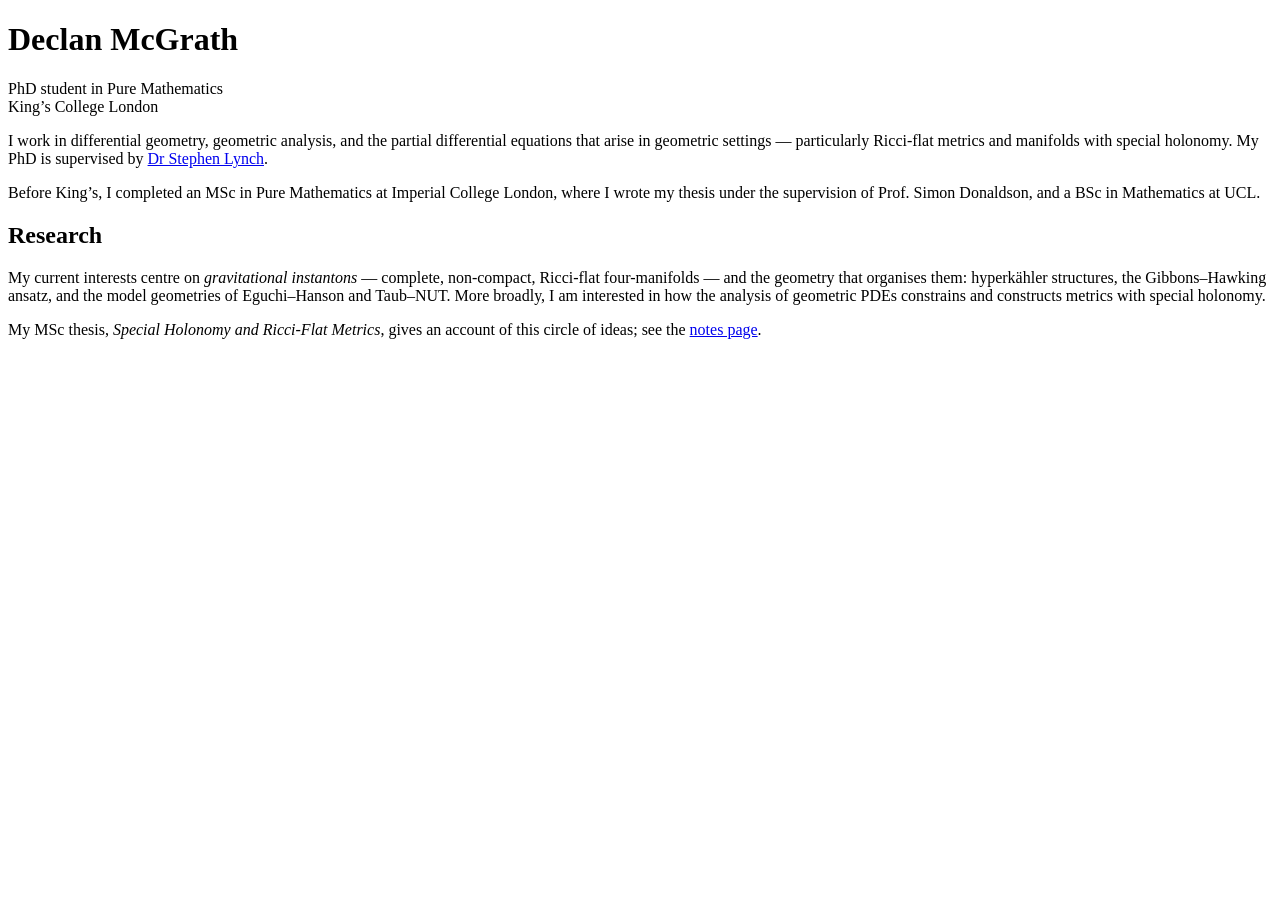
==== index.html @ 840a8c96 "Create index.html" ====
<!DOCTYPE html>
<html lang="en">
<head>
  <meta charset="utf-8">
  <meta name="viewport" content="width=device-width, initial-scale=1">
  <title>Declan McGrath</title>
  <meta name="description" content="Declan McGrath — PhD student in Pure Mathematics at King's College London. Differential geometry, geometric analysis, and PDEs.">
  <link rel="preconnect" href="https://fonts.googleapis.com">
  <link rel="preconnect" href="https://fonts.gstatic.com" crossorigin>
  <link href="https://fonts.googleapis.com/css2?family=Newsreader:ital,opsz,wght@0,6..72,400;0,6..72,500;0,6..72,600;1,6..72,400&family=Inter:wght@400;500;600&display=swap" rel="stylesheet">
  <link rel="stylesheet" href="assets/style.css">
  <script src="config.js"></script>
</head>
<body data-page="home">

<main class="wrap">

  <div class="hero">
    <div class="hero-text">
      <h1>Declan McGrath</h1>
      <p class="role">PhD student in Pure Mathematics<br>
        King&rsquo;s College London</p>
      <p>I work in differential geometry, geometric analysis, and the partial
        differential equations that arise in geometric settings — particularly
        Ricci-flat metrics and manifolds with special holonomy. My PhD is
        supervised by <a href="https://www.kcl.ac.uk/people/stephen-lynch">Dr&nbsp;Stephen&nbsp;Lynch</a>.</p>
      <p>Before King&rsquo;s, I completed an MSc in Pure Mathematics at Imperial
        College London, where I wrote my thesis under the supervision of
        Prof.&nbsp;Simon&nbsp;Donaldson, and a BSc in Mathematics at UCL.</p>
      <ul class="contact"></ul>
    </div>
    <!-- Replace assets/portrait.jpg with a photo of yourself, or delete this line -->
    <img class="portrait" src="assets/portrait.jpg" alt="Declan McGrath"
         onerror="this.remove()">
  </div>

  <div data-section="research">
    <h2>Research</h2>
    <p>My current interests centre on <em>gravitational instantons</em> —
      complete, non-compact, Ricci-flat four-manifolds — and the geometry that
      organises them: hyperk&auml;hler structures, the Gibbons&ndash;Hawking
      ansatz, and the model geometries of Eguchi&ndash;Hanson and
      Taub&ndash;NUT. More broadly, I am interested in how the analysis of
      geometric PDEs constrains and constructs metrics with special holonomy.</p>
    <p>My MSc thesis, <em>Special Holonomy and Ricci-Flat Metrics</em>, gives an
      account of this circle of ideas; see the
      <a href="notes.html">notes page</a>.</p>
  </div>

</main>

<script src="assets/site.js"></script>
</body>
</html>
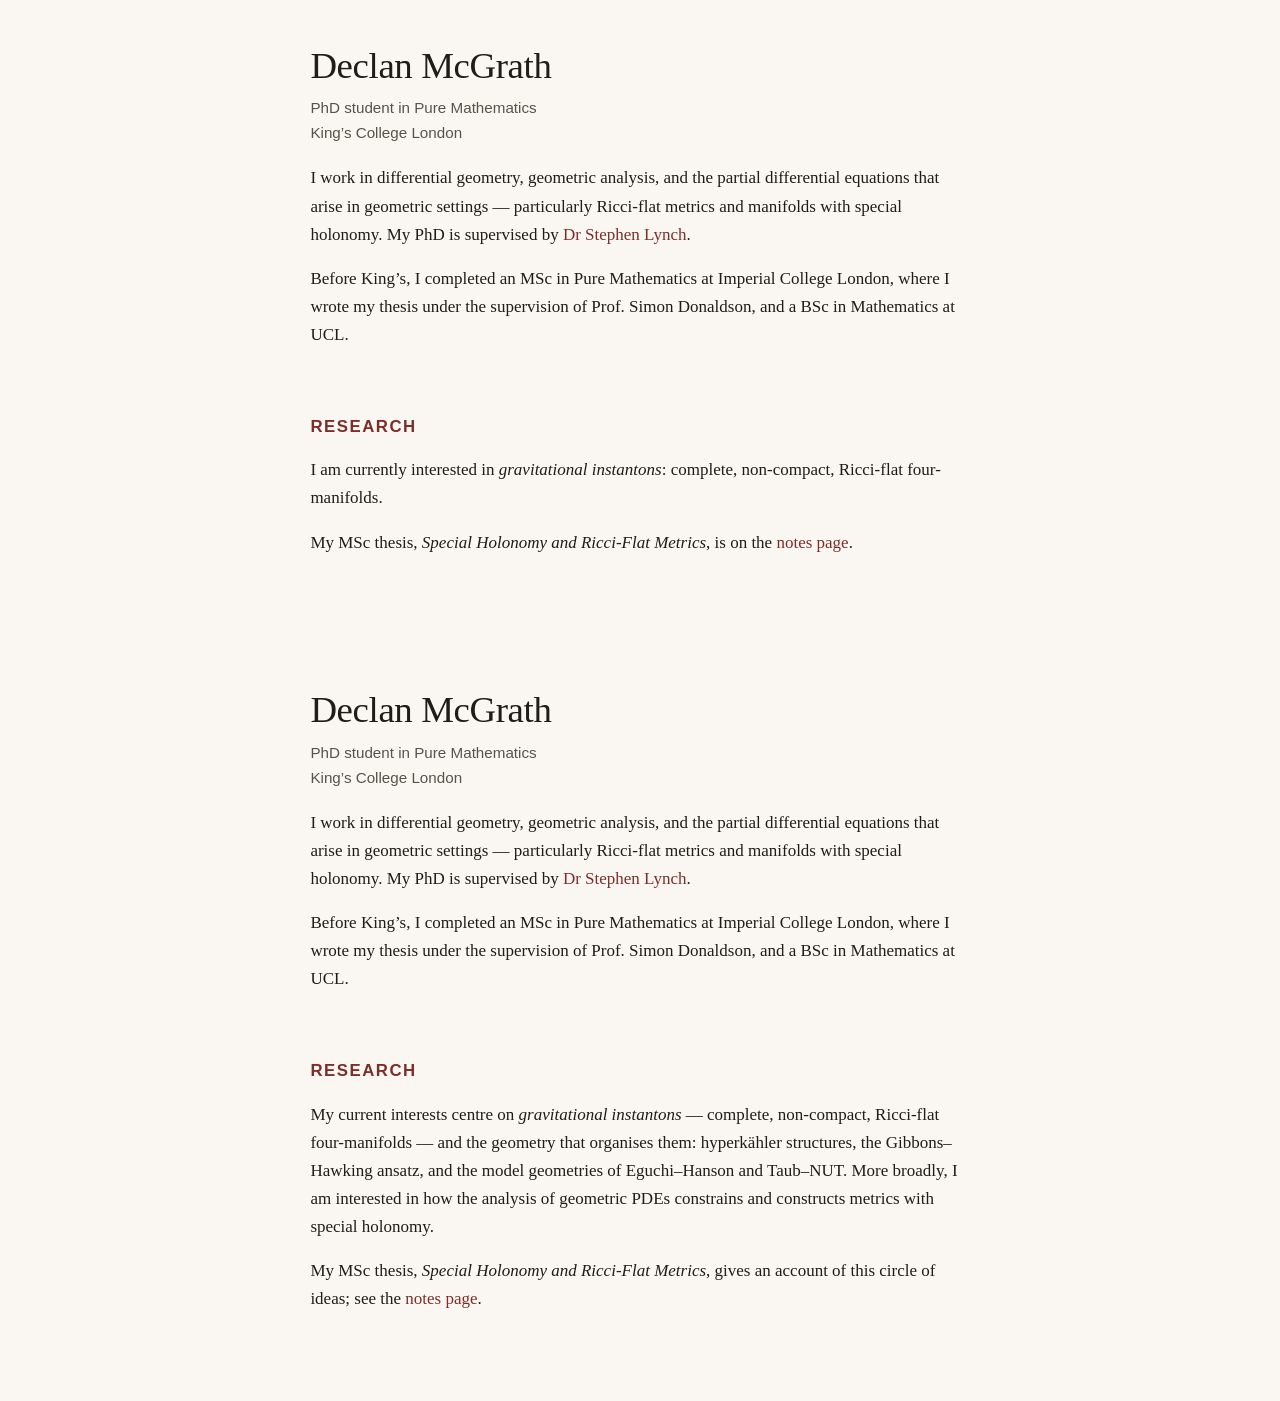
==== commit 358d9803: "Update index.html" ====
--- a/index.html
+++ b/index.html
@@ -1,3 +1,52 @@
+<!DOCTYPE html>
+<html lang="en">
+<head>
+  <meta charset="utf-8">
+  <meta name="viewport" content="width=device-width, initial-scale=1">
+  <title>Declan McGrath</title>
+  <meta name="description" content="Declan McGrath — PhD student in Pure Mathematics at King's College London. Differential geometry, geometric analysis, and PDEs.">
+  <link rel="preconnect" href="https://fonts.googleapis.com">
+  <link rel="preconnect" href="https://fonts.gstatic.com" crossorigin>
+  <link href="https://fonts.googleapis.com/css2?family=Newsreader:ital,opsz,wght@0,6..72,400;0,6..72,500;0,6..72,600;1,6..72,400&family=Inter:wght@400;500;600&display=swap" rel="stylesheet">
+  <link rel="stylesheet" href="assets/style.css">
+  <script src="config.js"></script>
+</head>
+<body data-page="home">
+
+<main class="wrap">
+
+  <div class="hero">
+    <div class="hero-text">
+      <h1>Declan McGrath</h1>
+      <p class="role">PhD student in Pure Mathematics<br>
+        King&rsquo;s College London</p>
+      <p>I work in differential geometry, geometric analysis, and the partial
+        differential equations that arise in geometric settings — particularly
+        Ricci-flat metrics and manifolds with special holonomy. My PhD is
+        supervised by <a href="https://www.kcl.ac.uk/people/stephen-lynch">Dr&nbsp;Stephen&nbsp;Lynch</a>.</p>
+      <p>Before King&rsquo;s, I completed an MSc in Pure Mathematics at Imperial
+        College London, where I wrote my thesis under the supervision of
+        Prof.&nbsp;Simon&nbsp;Donaldson, and a BSc in Mathematics at UCL.</p>
+      <ul class="contact"></ul>
+    </div>
+    <!-- Replace assets/portrait.jpg with a photo of yourself, or delete this line -->
+    <img class="portrait" src="assets/portrait.jpg" alt="Declan McGrath"
+         onerror="this.remove()">
+  </div>
+
+  <div data-section="research">
+    <h2>Research</h2>
+    <p>I am currently interested in <em>gravitational instantons</em>:
+      complete, non-compact, Ricci-flat four-manifolds.</p>
+    <p>My MSc thesis, <em>Special Holonomy and Ricci-Flat Metrics</em>, is on
+      the <a href="notes.html">notes page</a>.</p>
+  </div>
+
+</main>
+
+<script src="assets/site.js"></script>
+</body>
+</html>
 <!DOCTYPE html>
 <html lang="en">
 <head>
--- a/assets/style.css
+++ b/assets/style.css
@@ -0,0 +1,238 @@
+/* ==========================================================
+   Declan McGrath — personal site
+   A quiet, book-like design: warm paper, ink text, one accent.
+   ========================================================== */
+
+:root {
+  --paper: #faf7f2;
+  --paper-raised: #ffffff;
+  --ink: #1f1d1a;
+  --ink-soft: #57534b;
+  --ink-faint: #8a857b;
+  --accent: #7d2e2b;         /* oxblood */
+  --accent-soft: #a05550;
+  --rule: #e4ddd2;
+  --rule-strong: #cfc6b8;
+  --max-width: 44rem;
+  --serif: "Newsreader", "Iowan Old Style", "Palatino Linotype", Palatino, Georgia, serif;
+  --sans: "Inter", -apple-system, "Segoe UI", Helvetica, Arial, sans-serif;
+}
+
+@media (prefers-color-scheme: dark) {
+  :root {
+    --paper: #191714;
+    --paper-raised: #211f1b;
+    --ink: #e8e3da;
+    --ink-soft: #b3ac9f;
+    --ink-faint: #7d776c;
+    --accent: #d08a80;
+    --accent-soft: #b06f66;
+    --rule: #35312b;
+    --rule-strong: #4a453c;
+  }
+}
+
+* { box-sizing: border-box; }
+
+html { scroll-behavior: smooth; }
+
+body {
+  margin: 0;
+  background: var(--paper);
+  color: var(--ink);
+  font-family: var(--serif);
+  font-size: 1.0625rem;
+  line-height: 1.65;
+  -webkit-font-smoothing: antialiased;
+  text-rendering: optimizeLegibility;
+}
+
+/* ---------- layout ---------- */
+
+.wrap {
+  max-width: var(--max-width);
+  margin: 0 auto;
+  padding: 0 1.4rem;
+}
+
+main.wrap { padding-top: 2.8rem; padding-bottom: 4.5rem; }
+
+/* ---------- header / nav ---------- */
+
+header {
+  border-bottom: 1px solid var(--rule);
+  background: var(--paper);
+}
+
+.header-inner {
+  display: flex;
+  align-items: baseline;
+  justify-content: space-between;
+  flex-wrap: wrap;
+  gap: 0.4rem 1.5rem;
+  padding-top: 1.6rem;
+  padding-bottom: 1.2rem;
+}
+
+.site-name {
+  font-family: var(--serif);
+  font-size: 1.25rem;
+  font-weight: 600;
+  letter-spacing: 0.01em;
+  color: var(--ink);
+  text-decoration: none;
+}
+.site-name:hover { color: var(--accent); }
+
+nav { display: flex; flex-wrap: wrap; gap: 1.15rem; }
+
+nav a {
+  font-family: var(--sans);
+  font-size: 0.82rem;
+  font-weight: 500;
+  letter-spacing: 0.06em;
+  text-transform: uppercase;
+  color: var(--ink-soft);
+  text-decoration: none;
+  padding-bottom: 0.15rem;
+  border-bottom: 1.5px solid transparent;
+}
+
+nav a:hover { color: var(--accent); }
+nav a.current { color: var(--ink); border-bottom-color: var(--accent); }
+
+/* ---------- typography ---------- */
+
+h1 {
+  font-size: 2.3rem;
+  font-weight: 500;
+  line-height: 1.15;
+  letter-spacing: -0.01em;
+  margin: 0 0 0.5rem;
+}
+
+h2 {
+  font-size: 1.05rem;
+  font-family: var(--sans);
+  font-weight: 600;
+  letter-spacing: 0.09em;
+  text-transform: uppercase;
+  color: var(--accent);
+  margin: 2.8rem 0 1rem;
+}
+
+h2:first-child { margin-top: 0; }
+
+h3 { font-size: 1.15rem; font-weight: 600; margin: 1.6rem 0 0.4rem; }
+
+p { margin: 0 0 1rem; }
+
+a { color: var(--accent); text-decoration: none; }
+a:hover { text-decoration: underline; text-underline-offset: 3px; }
+
+em { font-style: italic; }
+
+hr { border: none; border-top: 1px solid var(--rule); margin: 2.5rem 0; }
+
+.lede {
+  font-size: 1.15rem;
+  color: var(--ink-soft);
+  margin-bottom: 1.6rem;
+}
+
+.muted { color: var(--ink-faint); }
+.small { font-size: 0.9rem; }
+
+/* ---------- home page hero ---------- */
+
+.hero {
+  display: flex;
+  gap: 2.2rem;
+  align-items: flex-start;
+  margin-bottom: 2.6rem;
+}
+
+.hero-text { flex: 1; min-width: 0; }
+
+.hero .role {
+  font-family: var(--sans);
+  font-size: 0.95rem;
+  color: var(--ink-soft);
+  margin-bottom: 1.2rem;
+}
+
+.portrait {
+  width: 148px;
+  height: 148px;
+  border-radius: 50%;
+  object-fit: cover;
+  border: 1px solid var(--rule-strong);
+  flex-shrink: 0;
+}
+
+@media (max-width: 560px) {
+  .hero { flex-direction: column-reverse; gap: 1.4rem; }
+  .portrait { width: 120px; height: 120px; }
+  h1 { font-size: 1.9rem; }
+}
+
+/* ---------- contact row ---------- */
+
+.contact {
+  display: flex;
+  flex-wrap: wrap;
+  gap: 0.6rem 1.4rem;
+  margin: 1.4rem 0 0;
+  padding: 0;
+  list-style: none;
+  font-family: var(--sans);
+  font-size: 0.88rem;
+}
+
+.contact a { color: var(--ink-soft); }
+.contact a:hover { color: var(--accent); text-decoration: none; }
+.contact .label { color: var(--ink-faint); margin-right: 0.3rem; }
+
+/* ---------- entry lists (papers, notes, teaching) ---------- */
+
+.entry {
+  padding: 1.15rem 0;
+  border-bottom: 1px solid var(--rule);
+}
+.entry:last-child { border-bottom: none; }
+
+.entry .title { font-weight: 600; font-size: 1.08rem; }
+.entry .meta {
+  font-family: var(--sans);
+  font-size: 0.85rem;
+  color: var(--ink-faint);
+  margin-top: 0.15rem;
+}
+.entry .desc { margin-top: 0.45rem; margin-bottom: 0; color: var(--ink-soft); }
+
+.entry .links {
+  font-family: var(--sans);
+  font-size: 0.85rem;
+  margin-top: 0.5rem;
+}
+.entry .links a { margin-right: 1rem; }
+
+/* ---------- footer ---------- */
+
+footer {
+  border-top: 1px solid var(--rule);
+  padding: 1.6rem 0 2.4rem;
+}
+
+footer .wrap {
+  font-family: var(--sans);
+  font-size: 0.82rem;
+  color: var(--ink-faint);
+  display: flex;
+  justify-content: space-between;
+  flex-wrap: wrap;
+  gap: 0.5rem;
+}
+
+footer a { color: var(--ink-faint); }
+footer a:hover { color: var(--accent); }
--- a/assets/style.css
+++ b/assets/style.css
@@ -0,0 +1,238 @@
+/* ==========================================================
+   Declan McGrath — personal site
+   A quiet, book-like design: warm paper, ink text, one accent.
+   ========================================================== */
+
+:root {
+  --paper: #faf7f2;
+  --paper-raised: #ffffff;
+  --ink: #1f1d1a;
+  --ink-soft: #57534b;
+  --ink-faint: #8a857b;
+  --accent: #7d2e2b;         /* oxblood */
+  --accent-soft: #a05550;
+  --rule: #e4ddd2;
+  --rule-strong: #cfc6b8;
+  --max-width: 44rem;
+  --serif: "Newsreader", "Iowan Old Style", "Palatino Linotype", Palatino, Georgia, serif;
+  --sans: "Inter", -apple-system, "Segoe UI", Helvetica, Arial, sans-serif;
+}
+
+@media (prefers-color-scheme: dark) {
+  :root {
+    --paper: #191714;
+    --paper-raised: #211f1b;
+    --ink: #e8e3da;
+    --ink-soft: #b3ac9f;
+    --ink-faint: #7d776c;
+    --accent: #d08a80;
+    --accent-soft: #b06f66;
+    --rule: #35312b;
+    --rule-strong: #4a453c;
+  }
+}
+
+* { box-sizing: border-box; }
+
+html { scroll-behavior: smooth; }
+
+body {
+  margin: 0;
+  background: var(--paper);
+  color: var(--ink);
+  font-family: var(--serif);
+  font-size: 1.0625rem;
+  line-height: 1.65;
+  -webkit-font-smoothing: antialiased;
+  text-rendering: optimizeLegibility;
+}
+
+/* ---------- layout ---------- */
+
+.wrap {
+  max-width: var(--max-width);
+  margin: 0 auto;
+  padding: 0 1.4rem;
+}
+
+main.wrap { padding-top: 2.8rem; padding-bottom: 4.5rem; }
+
+/* ---------- header / nav ---------- */
+
+header {
+  border-bottom: 1px solid var(--rule);
+  background: var(--paper);
+}
+
+.header-inner {
+  display: flex;
+  align-items: baseline;
+  justify-content: space-between;
+  flex-wrap: wrap;
+  gap: 0.4rem 1.5rem;
+  padding-top: 1.6rem;
+  padding-bottom: 1.2rem;
+}
+
+.site-name {
+  font-family: var(--serif);
+  font-size: 1.25rem;
+  font-weight: 600;
+  letter-spacing: 0.01em;
+  color: var(--ink);
+  text-decoration: none;
+}
+.site-name:hover { color: var(--accent); }
+
+nav { display: flex; flex-wrap: wrap; gap: 1.15rem; }
+
+nav a {
+  font-family: var(--sans);
+  font-size: 0.82rem;
+  font-weight: 500;
+  letter-spacing: 0.06em;
+  text-transform: uppercase;
+  color: var(--ink-soft);
+  text-decoration: none;
+  padding-bottom: 0.15rem;
+  border-bottom: 1.5px solid transparent;
+}
+
+nav a:hover { color: var(--accent); }
+nav a.current { color: var(--ink); border-bottom-color: var(--accent); }
+
+/* ---------- typography ---------- */
+
+h1 {
+  font-size: 2.3rem;
+  font-weight: 500;
+  line-height: 1.15;
+  letter-spacing: -0.01em;
+  margin: 0 0 0.5rem;
+}
+
+h2 {
+  font-size: 1.05rem;
+  font-family: var(--sans);
+  font-weight: 600;
+  letter-spacing: 0.09em;
+  text-transform: uppercase;
+  color: var(--accent);
+  margin: 2.8rem 0 1rem;
+}
+
+h2:first-child { margin-top: 0; }
+
+h3 { font-size: 1.15rem; font-weight: 600; margin: 1.6rem 0 0.4rem; }
+
+p { margin: 0 0 1rem; }
+
+a { color: var(--accent); text-decoration: none; }
+a:hover { text-decoration: underline; text-underline-offset: 3px; }
+
+em { font-style: italic; }
+
+hr { border: none; border-top: 1px solid var(--rule); margin: 2.5rem 0; }
+
+.lede {
+  font-size: 1.15rem;
+  color: var(--ink-soft);
+  margin-bottom: 1.6rem;
+}
+
+.muted { color: var(--ink-faint); }
+.small { font-size: 0.9rem; }
+
+/* ---------- home page hero ---------- */
+
+.hero {
+  display: flex;
+  gap: 2.2rem;
+  align-items: flex-start;
+  margin-bottom: 2.6rem;
+}
+
+.hero-text { flex: 1; min-width: 0; }
+
+.hero .role {
+  font-family: var(--sans);
+  font-size: 0.95rem;
+  color: var(--ink-soft);
+  margin-bottom: 1.2rem;
+}
+
+.portrait {
+  width: 148px;
+  height: 148px;
+  border-radius: 50%;
+  object-fit: cover;
+  border: 1px solid var(--rule-strong);
+  flex-shrink: 0;
+}
+
+@media (max-width: 560px) {
+  .hero { flex-direction: column-reverse; gap: 1.4rem; }
+  .portrait { width: 120px; height: 120px; }
+  h1 { font-size: 1.9rem; }
+}
+
+/* ---------- contact row ---------- */
+
+.contact {
+  display: flex;
+  flex-wrap: wrap;
+  gap: 0.6rem 1.4rem;
+  margin: 1.4rem 0 0;
+  padding: 0;
+  list-style: none;
+  font-family: var(--sans);
+  font-size: 0.88rem;
+}
+
+.contact a { color: var(--ink-soft); }
+.contact a:hover { color: var(--accent); text-decoration: none; }
+.contact .label { color: var(--ink-faint); margin-right: 0.3rem; }
+
+/* ---------- entry lists (papers, notes, teaching) ---------- */
+
+.entry {
+  padding: 1.15rem 0;
+  border-bottom: 1px solid var(--rule);
+}
+.entry:last-child { border-bottom: none; }
+
+.entry .title { font-weight: 600; font-size: 1.08rem; }
+.entry .meta {
+  font-family: var(--sans);
+  font-size: 0.85rem;
+  color: var(--ink-faint);
+  margin-top: 0.15rem;
+}
+.entry .desc { margin-top: 0.45rem; margin-bottom: 0; color: var(--ink-soft); }
+
+.entry .links {
+  font-family: var(--sans);
+  font-size: 0.85rem;
+  margin-top: 0.5rem;
+}
+.entry .links a { margin-right: 1rem; }
+
+/* ---------- footer ---------- */
+
+footer {
+  border-top: 1px solid var(--rule);
+  padding: 1.6rem 0 2.4rem;
+}
+
+footer .wrap {
+  font-family: var(--sans);
+  font-size: 0.82rem;
+  color: var(--ink-faint);
+  display: flex;
+  justify-content: space-between;
+  flex-wrap: wrap;
+  gap: 0.5rem;
+}
+
+footer a { color: var(--ink-faint); }
+footer a:hover { color: var(--accent); }
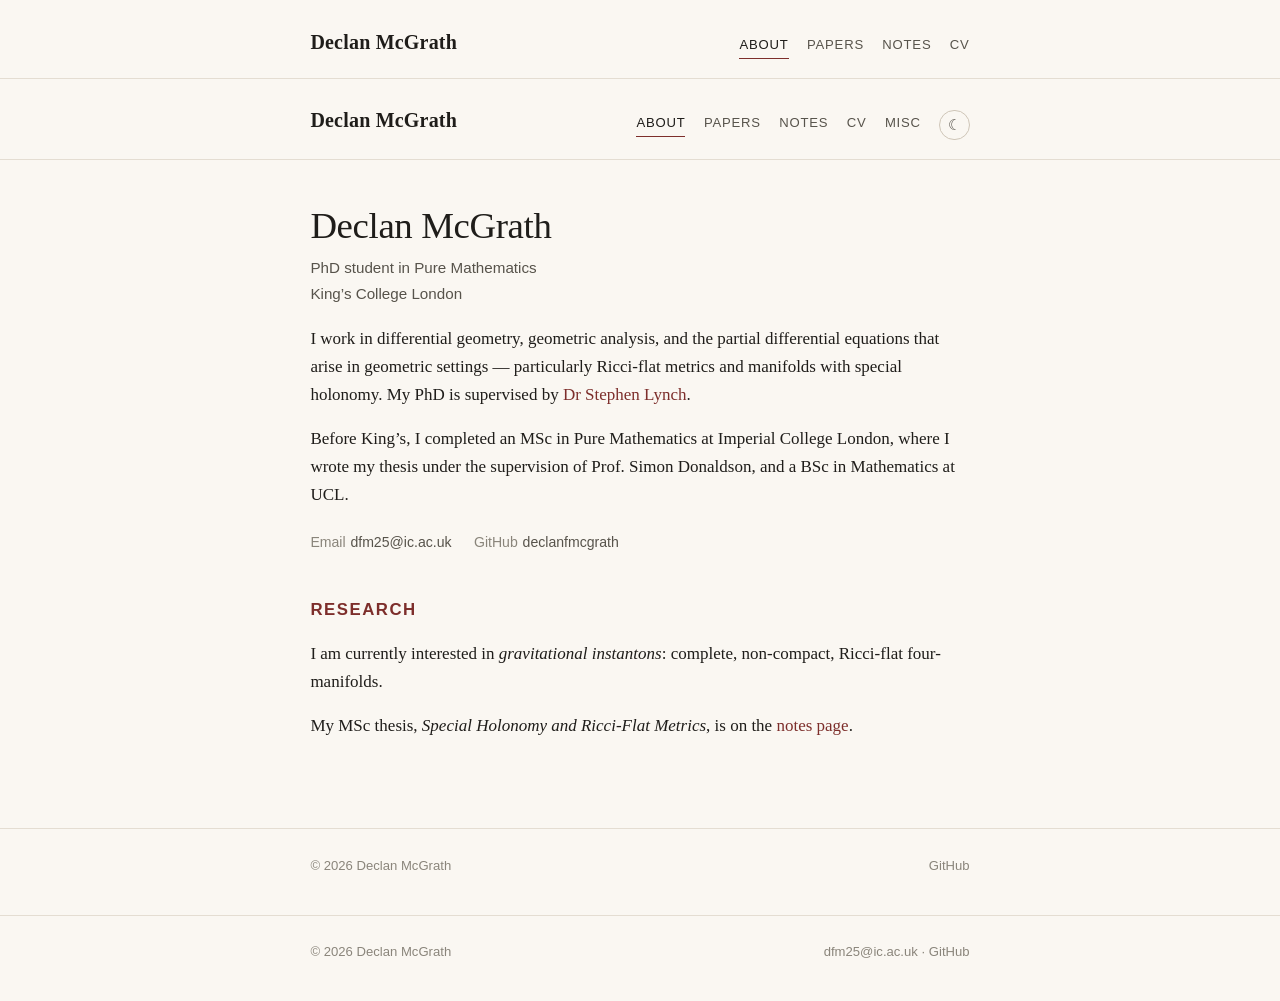
==== commit 8b4c60c9: "Update index.html" ====
--- a/index.html
+++ b/index.html
@@ -47,57 +47,3 @@
 <script src="assets/site.js"></script>
 </body>
 </html>
-<!DOCTYPE html>
-<html lang="en">
-<head>
-  <meta charset="utf-8">
-  <meta name="viewport" content="width=device-width, initial-scale=1">
-  <title>Declan McGrath</title>
-  <meta name="description" content="Declan McGrath — PhD student in Pure Mathematics at King's College London. Differential geometry, geometric analysis, and PDEs.">
-  <link rel="preconnect" href="https://fonts.googleapis.com">
-  <link rel="preconnect" href="https://fonts.gstatic.com" crossorigin>
-  <link href="https://fonts.googleapis.com/css2?family=Newsreader:ital,opsz,wght@0,6..72,400;0,6..72,500;0,6..72,600;1,6..72,400&family=Inter:wght@400;500;600&display=swap" rel="stylesheet">
-  <link rel="stylesheet" href="assets/style.css">
-  <script src="config.js"></script>
-</head>
-<body data-page="home">
-
-<main class="wrap">
-
-  <div class="hero">
-    <div class="hero-text">
-      <h1>Declan McGrath</h1>
-      <p class="role">PhD student in Pure Mathematics<br>
-        King&rsquo;s College London</p>
-      <p>I work in differential geometry, geometric analysis, and the partial
-        differential equations that arise in geometric settings — particularly
-        Ricci-flat metrics and manifolds with special holonomy. My PhD is
-        supervised by <a href="https://www.kcl.ac.uk/people/stephen-lynch">Dr&nbsp;Stephen&nbsp;Lynch</a>.</p>
-      <p>Before King&rsquo;s, I completed an MSc in Pure Mathematics at Imperial
-        College London, where I wrote my thesis under the supervision of
-        Prof.&nbsp;Simon&nbsp;Donaldson, and a BSc in Mathematics at UCL.</p>
-      <ul class="contact"></ul>
-    </div>
-    <!-- Replace assets/portrait.jpg with a photo of yourself, or delete this line -->
-    <img class="portrait" src="assets/portrait.jpg" alt="Declan McGrath"
-         onerror="this.remove()">
-  </div>
-
-  <div data-section="research">
-    <h2>Research</h2>
-    <p>My current interests centre on <em>gravitational instantons</em> —
-      complete, non-compact, Ricci-flat four-manifolds — and the geometry that
-      organises them: hyperk&auml;hler structures, the Gibbons&ndash;Hawking
-      ansatz, and the model geometries of Eguchi&ndash;Hanson and
-      Taub&ndash;NUT. More broadly, I am interested in how the analysis of
-      geometric PDEs constrains and constructs metrics with special holonomy.</p>
-    <p>My MSc thesis, <em>Special Holonomy and Ricci-Flat Metrics</em>, gives an
-      account of this circle of ideas; see the
-      <a href="notes.html">notes page</a>.</p>
-  </div>
-
-</main>
-
-<script src="assets/site.js"></script>
-</body>
-</html>
--- a/assets/style.css
+++ b/assets/style.css
@@ -19,7 +19,7 @@
 }
 
 @media (prefers-color-scheme: dark) {
-  :root {
+  :root:not([data-theme="light"]) {
     --paper: #191714;
     --paper-raised: #211f1b;
     --ink: #e8e3da;
@@ -32,6 +32,18 @@
   }
 }
 
+:root[data-theme="dark"] {
+  --paper: #191714;
+  --paper-raised: #211f1b;
+  --ink: #e8e3da;
+  --ink-soft: #b3ac9f;
+  --ink-faint: #7d776c;
+  --accent: #d08a80;
+  --accent-soft: #b06f66;
+  --rule: #35312b;
+  --rule-strong: #4a453c;
+}
+
 * { box-sizing: border-box; }
 
 html { scroll-behavior: smooth; }
@@ -45,7 +57,10 @@
   line-height: 1.65;
   -webkit-font-smoothing: antialiased;
   text-rendering: optimizeLegibility;
-}
+  transition: background-color 0.25s ease, color 0.25s ease;
+}
+
+::selection { background: var(--accent); color: var(--paper); }
 
 /* ---------- layout ---------- */
 
@@ -101,6 +116,26 @@
 nav a:hover { color: var(--accent); }
 nav a.current { color: var(--ink); border-bottom-color: var(--accent); }
 
+nav { align-items: center; }
+
+.theme-toggle {
+  font-size: 0.95rem;
+  line-height: 1;
+  width: 1.9rem;
+  height: 1.9rem;
+  padding: 0;
+  display: inline-flex;
+  align-items: center;
+  justify-content: center;
+  background: none;
+  border: 1px solid var(--rule-strong);
+  border-radius: 50%;
+  color: var(--ink-soft);
+  cursor: pointer;
+  transition: color 0.15s ease, border-color 0.15s ease;
+}
+.theme-toggle:hover { color: var(--accent); border-color: var(--accent); }
+
 /* ---------- typography ---------- */
 
 h1 {
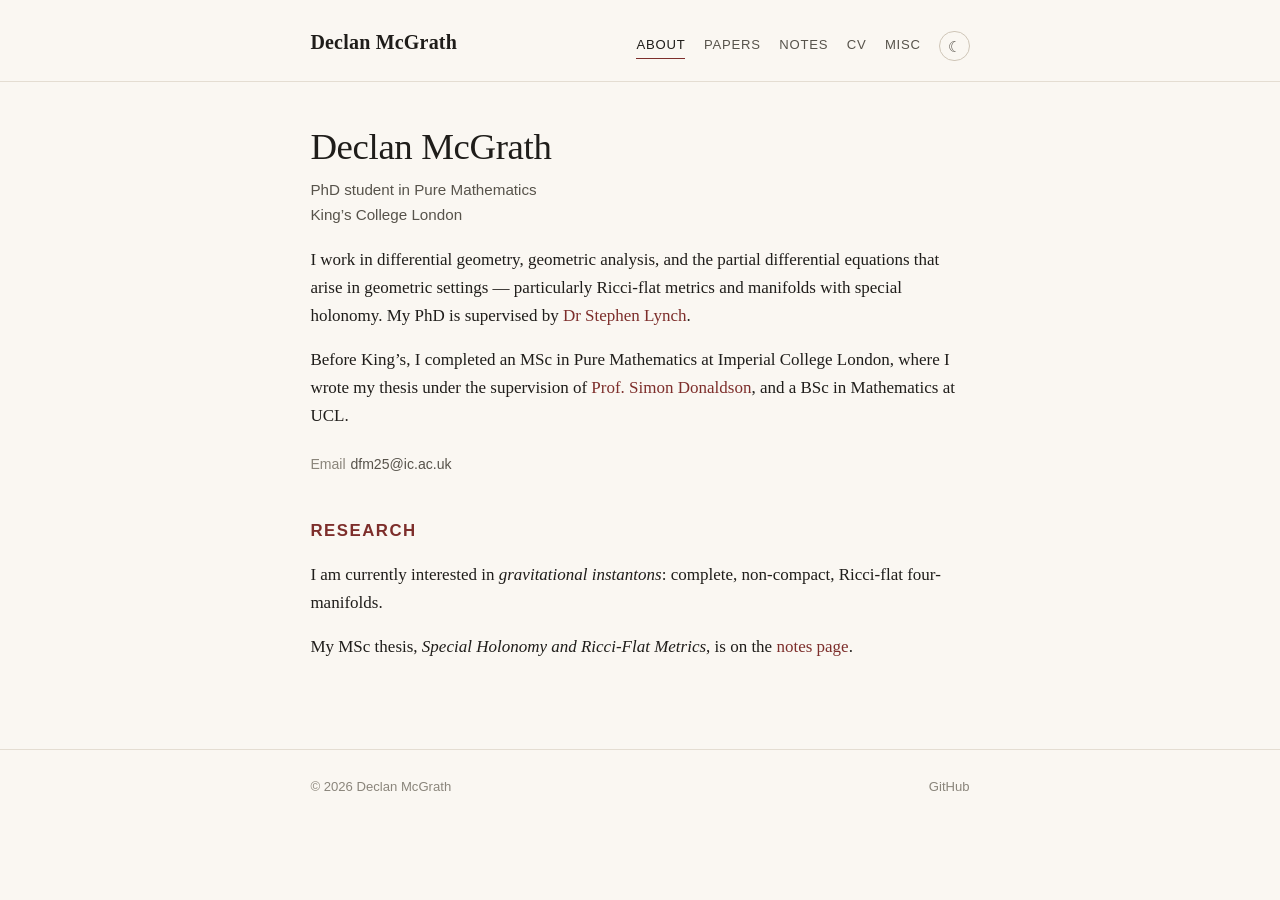
==== commit b23547d2: "Update index.html" ====
--- a/index.html
+++ b/index.html
@@ -26,7 +26,8 @@
         supervised by <a href="https://www.kcl.ac.uk/people/stephen-lynch">Dr&nbsp;Stephen&nbsp;Lynch</a>.</p>
       <p>Before King&rsquo;s, I completed an MSc in Pure Mathematics at Imperial
         College London, where I wrote my thesis under the supervision of
-        Prof.&nbsp;Simon&nbsp;Donaldson, and a BSc in Mathematics at UCL.</p>
+        <a href="https://profiles.imperial.ac.uk/s.donaldson">Prof.&nbsp;Simon&nbsp;Donaldson</a>,
+        and a BSc in Mathematics at UCL.</p>
       <ul class="contact"></ul>
     </div>
     <!-- Replace assets/portrait.jpg with a photo of yourself, or delete this line -->
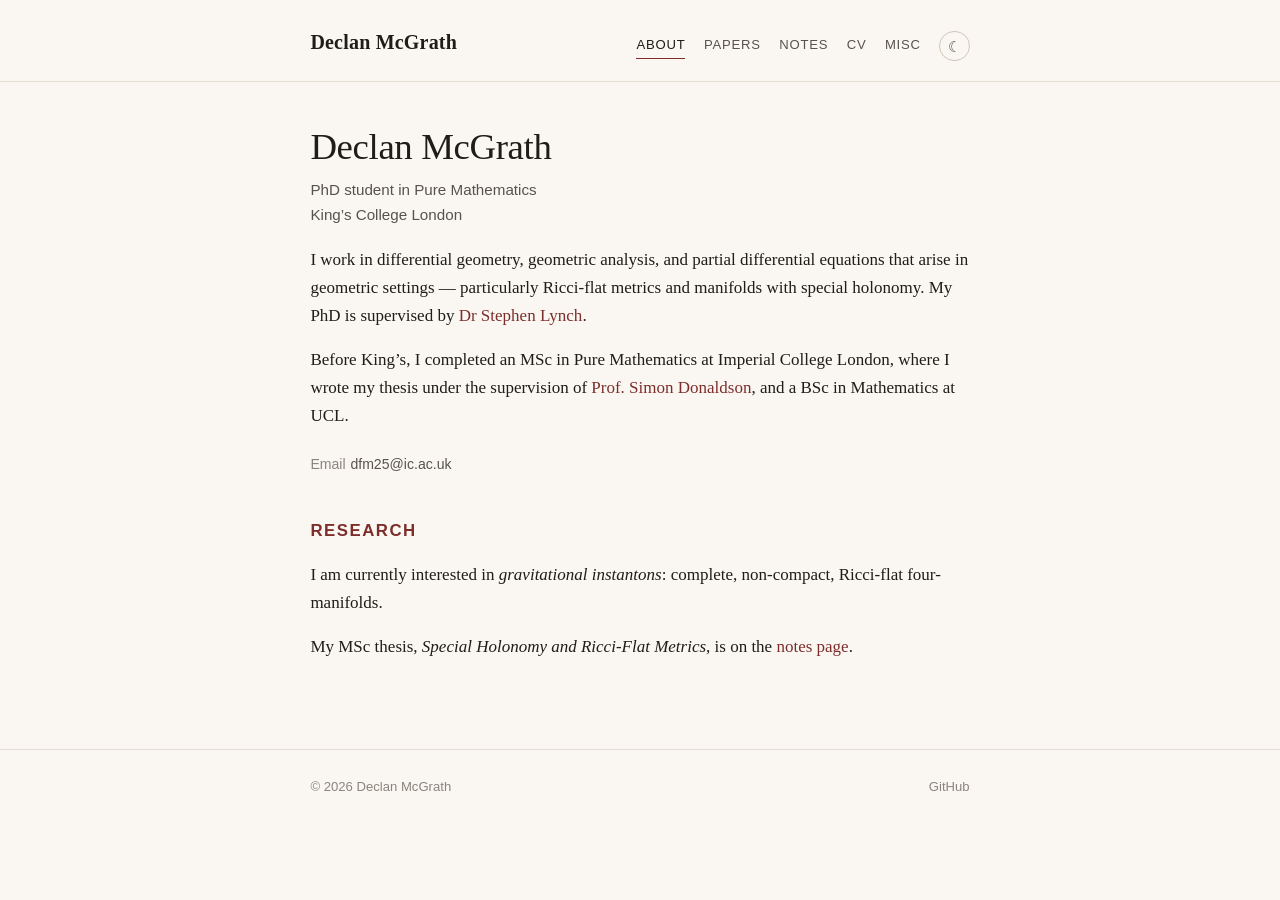
==== commit 8f57090f: "Update index.html" ====
--- a/index.html
+++ b/index.html
@@ -20,7 +20,7 @@
       <h1>Declan McGrath</h1>
       <p class="role">PhD student in Pure Mathematics<br>
         King&rsquo;s College London</p>
-      <p>I work in differential geometry, geometric analysis, and the partial
+      <p>I work in differential geometry, geometric analysis, and partial
         differential equations that arise in geometric settings — particularly
         Ricci-flat metrics and manifolds with special holonomy. My PhD is
         supervised by <a href="https://www.kcl.ac.uk/people/stephen-lynch">Dr&nbsp;Stephen&nbsp;Lynch</a>.</p>
--- a/assets/style.css
+++ b/assets/style.css
@@ -252,6 +252,22 @@
 }
 .entry .links a { margin-right: 1rem; }
 
+/* ---------- collapsible abstract ---------- */
+
+details.abstract { margin-top: 0.5rem; }
+details.abstract summary {
+  font-family: var(--sans);
+  font-size: 0.85rem;
+  color: var(--accent);
+  cursor: pointer;
+  user-select: none;
+  width: fit-content;
+}
+details.abstract summary:hover { text-decoration: underline; text-underline-offset: 3px; }
+details.abstract[open] summary { margin-bottom: 0.45rem; }
+details.abstract .desc { margin-top: 0; }
+sup, sub { line-height: 0; }
+
 /* ---------- footer ---------- */
 
 footer {
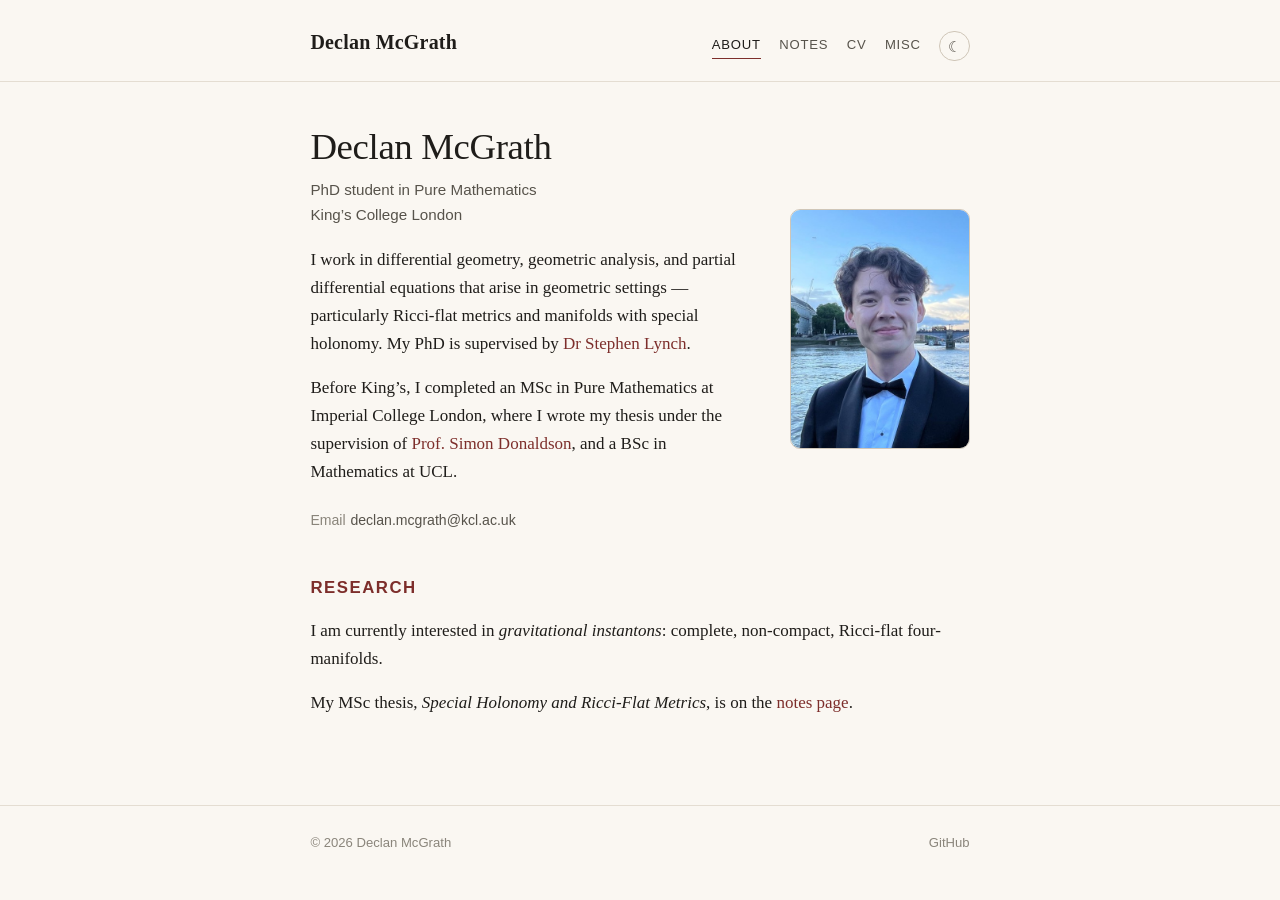
==== commit e542b421: "Update index.html" ====
--- a/index.html
+++ b/index.html
@@ -23,10 +23,10 @@
       <p>I work in differential geometry, geometric analysis, and partial
         differential equations that arise in geometric settings — particularly
         Ricci-flat metrics and manifolds with special holonomy. My PhD is
-        supervised by <a href="https://www.kcl.ac.uk/people/stephen-lynch">Dr&nbsp;Stephen&nbsp;Lynch</a>.</p>
+        supervised by <a href="https://sites.google.com/view/lynch-stephen/home">Dr&nbsp;Stephen&nbsp;Lynch</a>.</p>
       <p>Before King&rsquo;s, I completed an MSc in Pure Mathematics at Imperial
         College London, where I wrote my thesis under the supervision of
-        <a href="https://profiles.imperial.ac.uk/s.donaldson">Prof.&nbsp;Simon&nbsp;Donaldson</a>,
+        <a href="https://www.ma.imperial.ac.uk/~skdona/">Prof.&nbsp;Simon&nbsp;Donaldson</a>,
         and a BSc in Mathematics at UCL.</p>
       <ul class="contact"></ul>
     </div>
--- a/assets/style.css
+++ b/assets/style.css
@@ -197,17 +197,25 @@
 }
 
 .portrait {
-  width: 148px;
-  height: 148px;
-  border-radius: 50%;
+  width: 180px;
+  aspect-ratio: 3 / 4;
+  height: auto;
+  align-self: center;       /* sits centred against the text beside it */
   object-fit: cover;
+  border-radius: 10px;
   border: 1px solid var(--rule-strong);
   flex-shrink: 0;
 }
 
 @media (max-width: 560px) {
   .hero { flex-direction: column-reverse; gap: 1.4rem; }
-  .portrait { width: 120px; height: 120px; }
+  .portrait {
+    align-self: flex-start;
+    width: 140px;
+    aspect-ratio: 3 / 4;
+    height: auto;
+    margin-top: 0;
+  }
   h1 { font-size: 1.9rem; }
 }
 
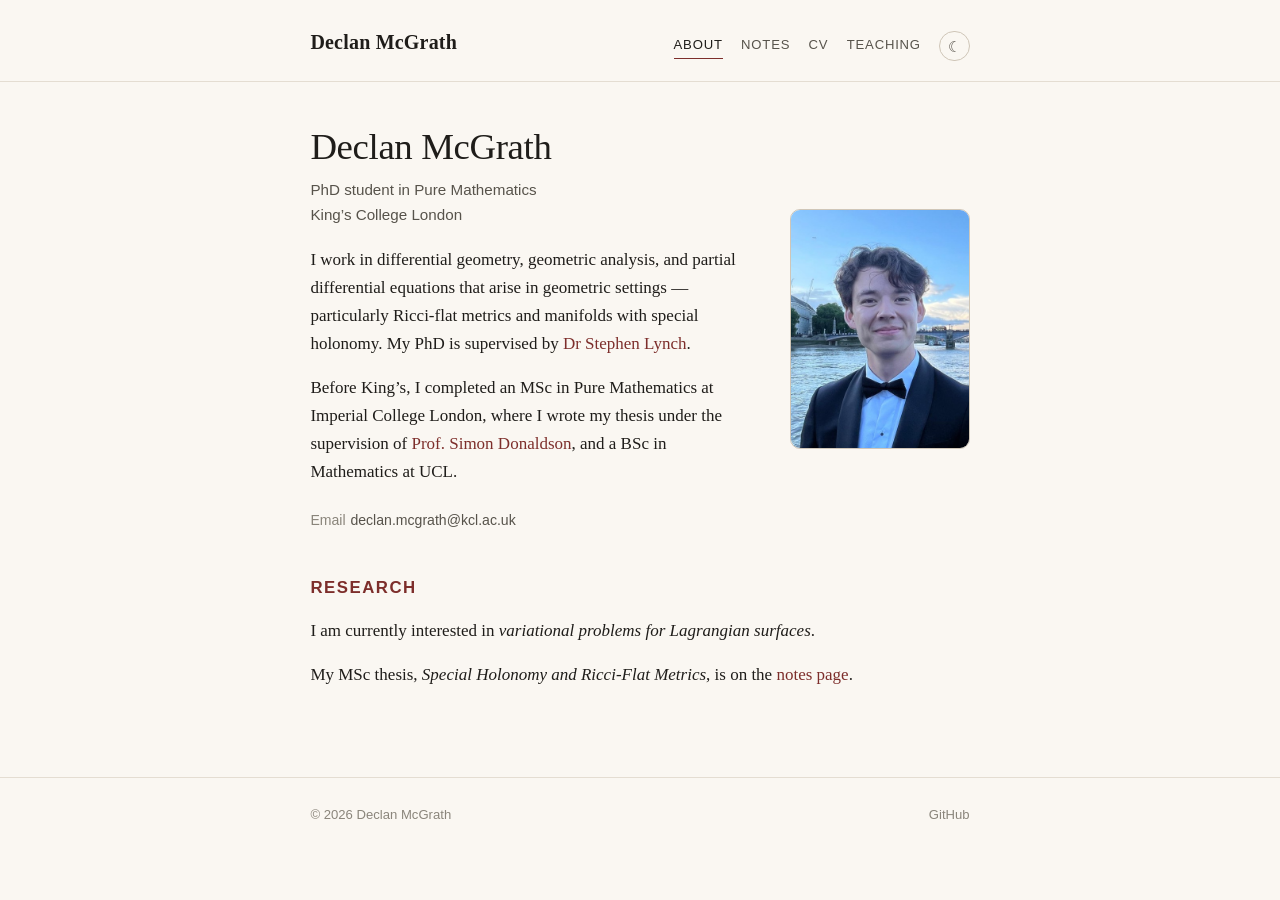
==== commit 1c0adcdf: "Update index.html" ====
--- a/index.html
+++ b/index.html
@@ -37,8 +37,8 @@
 
   <div data-section="research">
     <h2>Research</h2>
-    <p>I am currently interested in <em>gravitational instantons</em>:
-      complete, non-compact, Ricci-flat four-manifolds.</p>
+    <p>I am currently interested in <em>variational problems for Lagrangian
+      surfaces</em>.</p>
     <p>My MSc thesis, <em>Special Holonomy and Ricci-Flat Metrics</em>, is on
       the <a href="notes.html">notes page</a>.</p>
   </div>
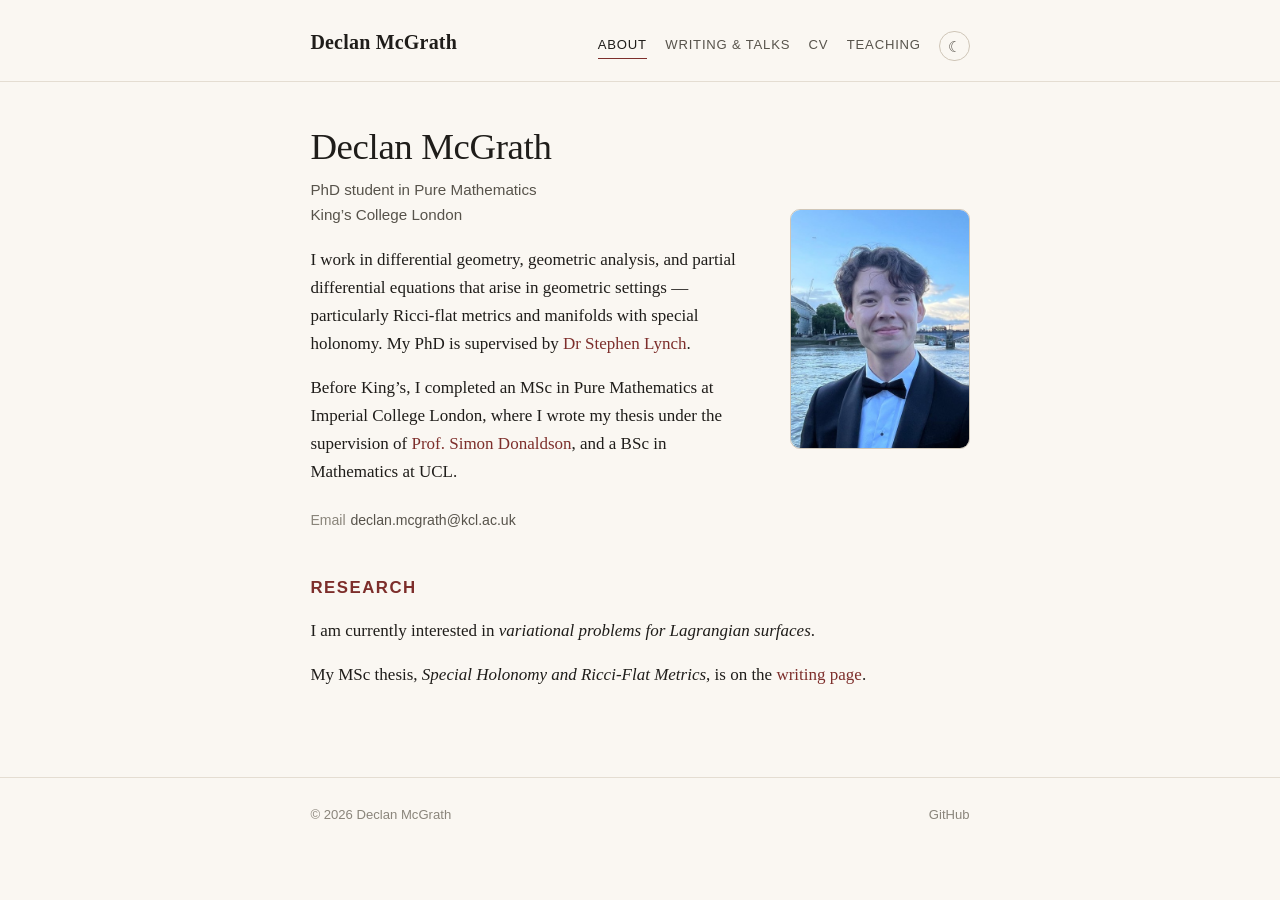
==== commit 81fca836: "Update index.html" ====
--- a/index.html
+++ b/index.html
@@ -40,7 +40,7 @@
     <p>I am currently interested in <em>variational problems for Lagrangian
       surfaces</em>.</p>
     <p>My MSc thesis, <em>Special Holonomy and Ricci-Flat Metrics</em>, is on
-      the <a href="notes.html">notes page</a>.</p>
+      the <a href="notes.html">writing page</a>.</p>
   </div>
 
 </main>
